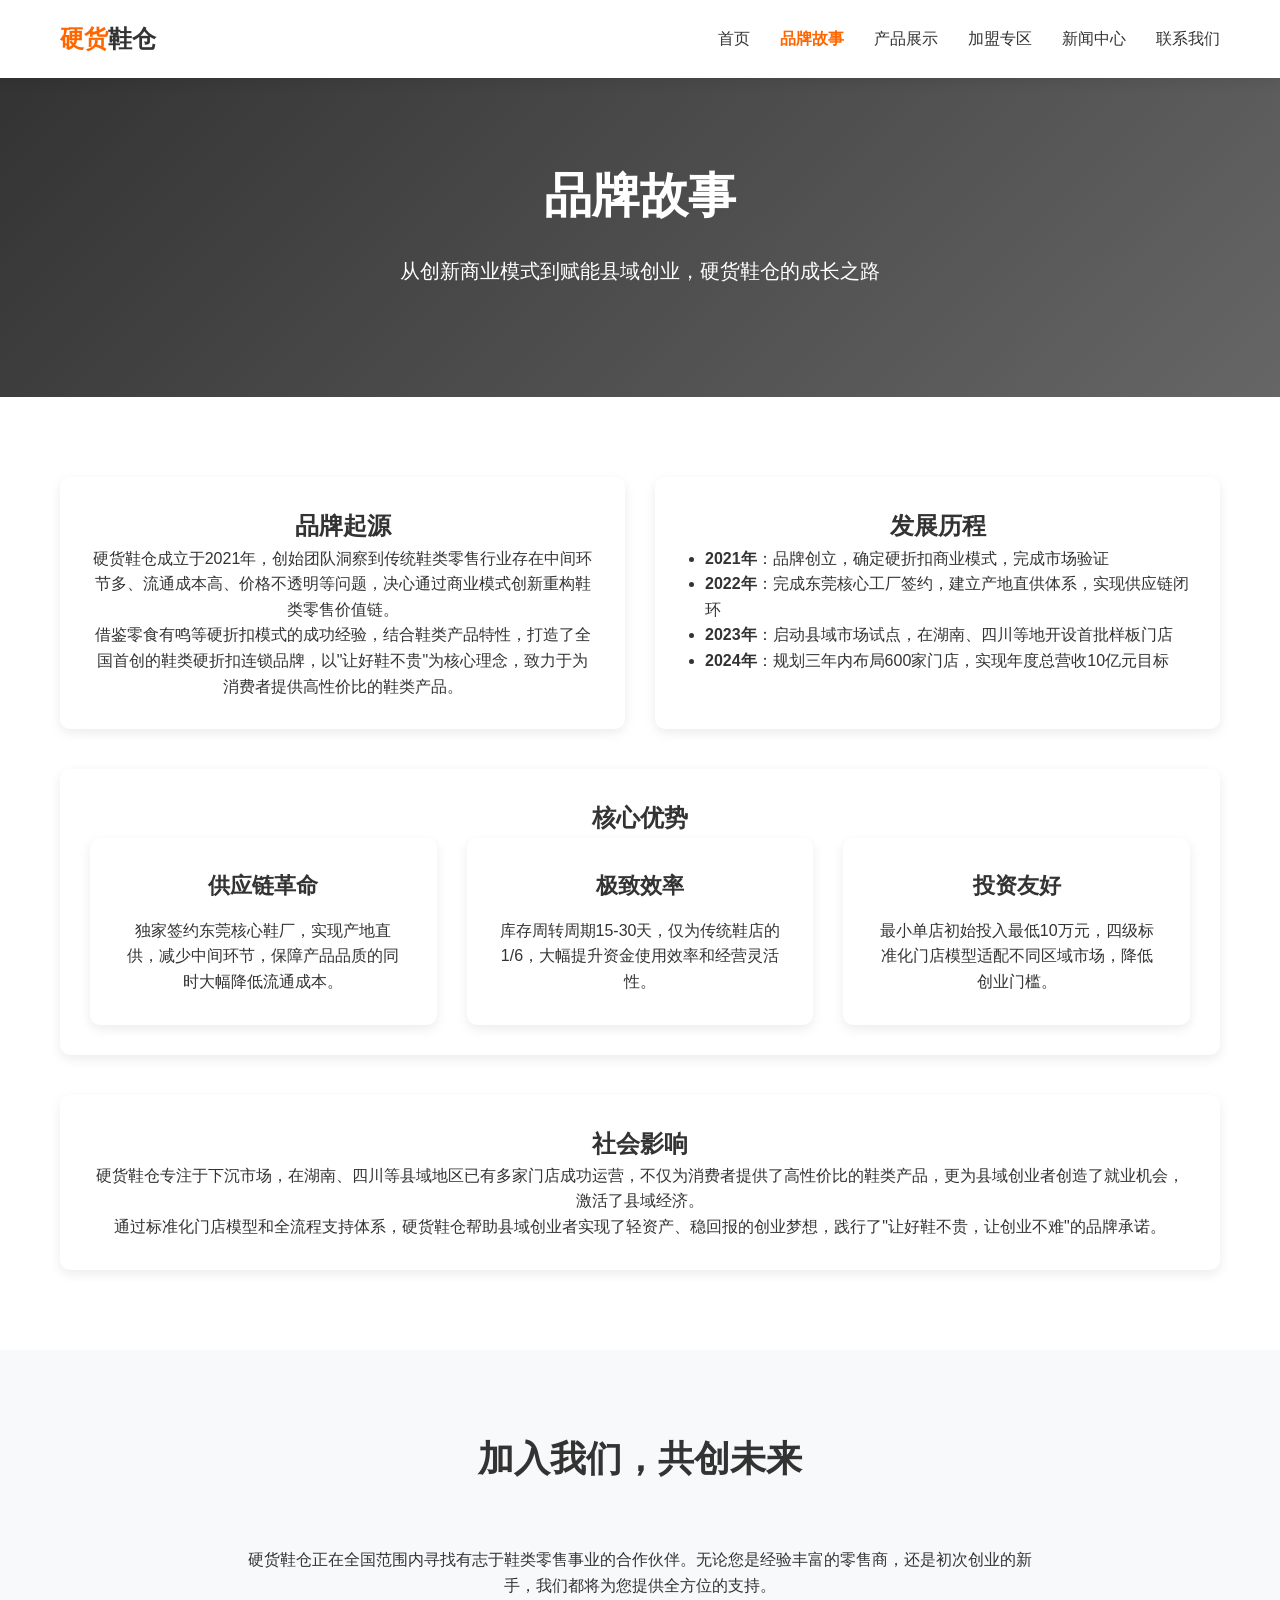
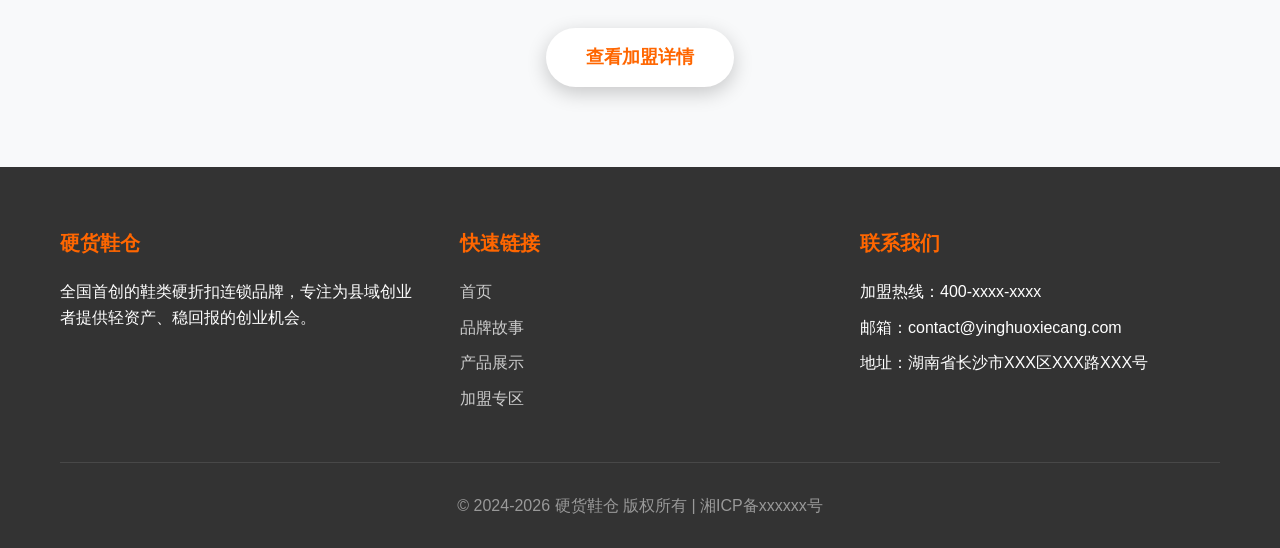
==== brand.html @ 51369a7d "Initial commit: 硬货鞋仓官方网站 - 6个HTML页面及静态资源" ====
<!DOCTYPE html>
<html lang="zh-CN">
<head>
    <meta charset="UTF-8">
    <meta name="viewport" content="width=device-width, initial-scale=1.0">
    <title>品牌故事 | 硬货鞋仓 - 全国首创鞋类硬折扣连锁品牌</title>
    <meta name="description" content="硬货鞋仓成立于2021年，是全国首创的鞋类硬折扣连锁品牌。通过无仓化供应链和产地直供模式，为县域创业者提供轻资产创业机会。">
    <meta name="keywords" content="硬货鞋仓品牌故事,鞋类硬折扣模式,无仓化供应链,产地直供,县域创业">
    <link rel="stylesheet" href="static/css/style.css">
</head>
<body>
    <header class="header">
        <div class="container">
            <nav class="navbar">
                <a href="index.html" class="logo">硬货<span>鞋仓</span></a>
                <ul class="nav-links">
                    <li><a href="index.html">首页</a></li>
                    <li><a href="brand.html" class="active">品牌故事</a></li>
                    <li><a href="products.html">产品展示</a></li>
                    <li><a href="join.html">加盟专区</a></li>
                    <li><a href="news.html">新闻中心</a></li>
                    <li><a href="contact.html">联系我们</a></li>
                </ul>
            </nav>
        </div>
    </header>

    <section class="hero" style="background: linear-gradient(135deg, #333 0%, #666 100%); padding: 80px 0;">
        <div class="container">
            <h1>品牌故事</h1>
            <p>从创新商业模式到赋能县域创业，硬货鞋仓的成长之路</p>
        </div>
    </section>

    <section class="products">
        <div class="container">
            <div class="feature-grid">
                <div class="feature-card">
                    <h2>品牌起源</h2>
                    <p>硬货鞋仓成立于2021年，创始团队洞察到传统鞋类零售行业存在中间环节多、流通成本高、价格不透明等问题，决心通过商业模式创新重构鞋类零售价值链。</p>
                    <p>借鉴零食有鸣等硬折扣模式的成功经验，结合鞋类产品特性，打造了全国首创的鞋类硬折扣连锁品牌，以"让好鞋不贵"为核心理念，致力于为消费者提供高性价比的鞋类产品。</p>
                </div>
                
                <div class="feature-card">
                    <h2>发展历程</h2>
                    <ul style="text-align: left; padding-left: 20px;">
                        <li><strong>2021年</strong>：品牌创立，确定硬折扣商业模式，完成市场验证</li>
                        <li><strong>2022年</strong>：完成东莞核心工厂签约，建立产地直供体系，实现供应链闭环</li>
                        <li><strong>2023年</strong>：启动县域市场试点，在湖南、四川等地开设首批样板门店</li>
                        <li><strong>2024年</strong>：规划三年内布局600家门店，实现年度总营收10亿元目标</li>
                    </ul>
                </div>
            </div>
            
            <div class="feature-card" style="margin-top: 40px;">
                <h2>核心优势</h2>
                <div class="feature-grid">
                    <div class="feature-card">
                        <h3>供应链革命</h3>
                        <p>独家签约东莞核心鞋厂，实现产地直供，减少中间环节，保障产品品质的同时大幅降低流通成本。</p>
                    </div>
                    <div class="feature-card">
                        <h3>极致效率</h3>
                        <p>库存周转周期15-30天，仅为传统鞋店的1/6，大幅提升资金使用效率和经营灵活性。</p>
                    </div>
                    <div class="feature-card">
                        <h3>投资友好</h3>
                        <p>最小单店初始投入最低10万元，四级标准化门店模型适配不同区域市场，降低创业门槛。</p>
                    </div>
                </div>
            </div>
            
            <div class="feature-card" style="margin-top: 40px;">
                <h2>社会影响</h2>
                <p>硬货鞋仓专注于下沉市场，在湖南、四川等县域地区已有多家门店成功运营，不仅为消费者提供了高性价比的鞋类产品，更为县域创业者创造了就业机会，激活了县域经济。</p>
                <p>通过标准化门店模型和全流程支持体系，硬货鞋仓帮助县域创业者实现了轻资产、稳回报的创业梦想，践行了"让好鞋不贵，让创业不难"的品牌承诺。</p>
            </div>
        </div>
    </section>

    <section class="join">
        <div class="container">
            <h2 class="section-title">加入我们，共创未来</h2>
            <p style="text-align: center; max-width: 800px; margin: 0 auto 30px;">
                硬货鞋仓正在全国范围内寻找有志于鞋类零售事业的合作伙伴。无论您是经验丰富的零售商，还是初次创业的新手，我们都将为您提供全方位的支持。
            </p>
            <div style="text-align: center;">
                <a href="join.html" class="cta-button">查看加盟详情</a>
            </div>
        </div>
    </section>

    <footer class="footer">
        <div class="container">
            <div class="footer-content">
                <div class="footer-section">
                    <h3>硬货鞋仓</h3>
                    <p>全国首创的鞋类硬折扣连锁品牌，专注为县域创业者提供轻资产、稳回报的创业机会。</p>
                </div>
                <div class="footer-section">
                    <h3>快速链接</h3>
                    <ul class="footer-links">
                        <li><a href="index.html">首页</a></li>
                        <li><a href="brand.html">品牌故事</a></li>
                        <li><a href="products.html">产品展示</a></li>
                        <li><a href="join.html">加盟专区</a></li>
                    </ul>
                </div>
                <div class="footer-section">
                    <h3>联系我们</h3>
                    <div class="contact-info">
                        <p>加盟热线：400-xxxx-xxxx</p>
                        <p>邮箱：contact@yinghuoxiecang.com</p>
                        <p>地址：湖南省长沙市XXX区XXX路XXX号</p>
                    </div>
                </div>
            </div>
            <div class="copyright">
                <p>&copy; 2024-2026 硬货鞋仓 版权所有 | 湘ICP备xxxxxx号</p>
            </div>
        </div>
    </footer>

    <script src="static/js/main.js"></script>
</body>
</html>
---- static/css/style.css ----
/* 硬货鞋仓官网样式表 */
:root {
  --primary-color: #ff6600; /* 橙色，象征活力、折扣 */
  --secondary-color: #333333; /* 深灰，专业稳重 */
  --accent-color: #f8f9fa; /* 浅灰背景 */
  --text-color: #333;
  --text-light: #666;
  --white: #fff;
  --border-color: #e0e0e0;
  --shadow: 0 4px 12px rgba(0, 0, 0, 0.08);
  --transition: all 0.3s ease;
}

* {
  margin: 0;
  padding: 0;
  box-sizing: border-box;
}

body {
  font-family: 'Noto Sans CJK SC', 'Microsoft YaHei', sans-serif;
  color: var(--text-color);
  line-height: 1.6;
  background-color: var(--white);
}

.container {
  width: 100%;
  max-width: 1200px;
  margin: 0 auto;
  padding: 0 20px;
}

/* 头部样式 */
.header {
  background-color: var(--white);
  box-shadow: var(--shadow);
  position: sticky;
  top: 0;
  z-index: 1000;
}

.navbar {
  display: flex;
  justify-content: space-between;
  align-items: center;
  padding: 20px 0;
}

.logo {
  font-size: 24px;
  font-weight: 700;
  color: var(--primary-color);
  text-decoration: none;
}

.logo span {
  color: var(--secondary-color);
}

.nav-links {
  display: flex;
  list-style: none;
}

.nav-links li {
  margin-left: 30px;
}

.nav-links a {
  text-decoration: none;
  color: var(--text-color);
  font-weight: 500;
  transition: var(--transition);
}

.nav-links a:hover {
  color: var(--primary-color);
}

.nav-links a.active {
  color: var(--primary-color);
  font-weight: 600;
}

/* 英雄区域 */
.hero {
  background: linear-gradient(135deg, #ff6600 0%, #ff9933 100%);
  color: var(--white);
  padding: 100px 0;
  text-align: center;
}

.hero h1 {
  font-size: 48px;
  margin-bottom: 20px;
  font-weight: 700;
}

.hero p {
  font-size: 20px;
  max-width: 700px;
  margin: 0 auto 30px;
}

.cta-button {
  display: inline-block;
  background-color: var(--white);
  color: var(--primary-color);
  padding: 15px 40px;
  font-size: 18px;
  font-weight: 600;
  border-radius: 50px;
  text-decoration: none;
  transition: var(--transition);
  box-shadow: 0 6px 20px rgba(0, 0, 0, 0.2);
}

.cta-button:hover {
  transform: translateY(-3px);
  box-shadow: 0 8px 25px rgba(0, 0, 0, 0.25);
}

/* 核心优势 */
.features {
  padding: 80px 0;
  background-color: var(--accent-color);
}

.section-title {
  text-align: center;
  font-size: 36px;
  margin-bottom: 60px;
  color: var(--secondary-color);
}

.feature-grid {
  display: grid;
  grid-template-columns: repeat(auto-fit, minmax(250px, 1fr));
  gap: 30px;
}

.feature-card {
  background-color: var(--white);
  padding: 30px;
  border-radius: 10px;
  box-shadow: var(--shadow);
  text-align: center;
  transition: var(--transition);
}

.feature-card:hover {
  transform: translateY(-5px);
  box-shadow: 0 10px 30px rgba(0, 0, 0, 0.12);
}

.feature-icon {
  font-size: 48px;
  color: var(--primary-color);
  margin-bottom: 20px;
}

.feature-card h3 {
  font-size: 22px;
  margin-bottom: 15px;
}

/* 产品展示 */
.products {
  padding: 80px 0;
}

.product-grid {
  display: grid;
  grid-template-columns: repeat(auto-fill, minmax(280px, 1fr));
  gap: 30px;
}

.product-card {
  border-radius: 10px;
  overflow: hidden;
  box-shadow: var(--shadow);
  transition: var(--transition);
}

.product-card:hover {
  transform: translateY(-5px);
  box-shadow: 0 12px 30px rgba(0, 0, 0, 0.15);
}

.product-image {
  height: 200px;
  background-color: #f5f5f5;
  display: flex;
  align-items: center;
  justify-content: center;
  color: var(--text-light);
}

.product-info {
  padding: 20px;
}

.product-info h3 {
  margin-bottom: 10px;
}

.price {
  color: var(--primary-color);
  font-size: 20px;
  font-weight: 700;
  margin: 10px 0;
}

/* 加盟专区 */
.join {
  padding: 80px 0;
  background-color: var(--accent-color);
}

.process-steps {
  display: flex;
  justify-content: space-between;
  flex-wrap: wrap;
  gap: 20px;
}

.step {
  flex: 1;
  min-width: 200px;
  text-align: center;
  padding: 30px 20px;
  background-color: var(--white);
  border-radius: 10px;
  box-shadow: var(--shadow);
}

.step-number {
  display: inline-block;
  width: 50px;
  height: 50px;
  line-height: 50px;
  background-color: var(--primary-color);
  color: var(--white);
  border-radius: 50%;
  font-size: 24px;
  font-weight: 700;
  margin-bottom: 20px;
}

/* 页脚 */
.footer {
  background-color: var(--secondary-color);
  color: var(--white);
  padding: 60px 0 30px;
}

.footer-content {
  display: grid;
  grid-template-columns: repeat(auto-fit, minmax(200px, 1fr));
  gap: 40px;
  margin-bottom: 40px;
}

.footer-section h3 {
  font-size: 20px;
  margin-bottom: 20px;
  color: var(--primary-color);
}

.footer-links {
  list-style: none;
}

.footer-links li {
  margin-bottom: 10px;
}

.footer-links a {
  color: #ccc;
  text-decoration: none;
  transition: var(--transition);
}

.footer-links a:hover {
  color: var(--primary-color);
}

.contact-info p {
  margin-bottom: 10px;
}

.copyright {
  text-align: center;
  padding-top: 30px;
  border-top: 1px solid rgba(255, 255, 255, 0.1);
  color: #999;
}

/* 响应式设计 */
@media (max-width: 768px) {
  .navbar {
    flex-direction: column;
    padding: 15px 0;
  }
  
  .nav-links {
    margin-top: 20px;
    flex-wrap: wrap;
    justify-content: center;
  }
  
  .nav-links li {
    margin: 5px 15px;
  }
  
  .hero h1 {
    font-size: 36px;
  }
  
  .hero p {
    font-size: 18px;
  }
  
  .section-title {
    font-size: 30px;
  }
  
  .process-steps {
    flex-direction: column;
  }
}
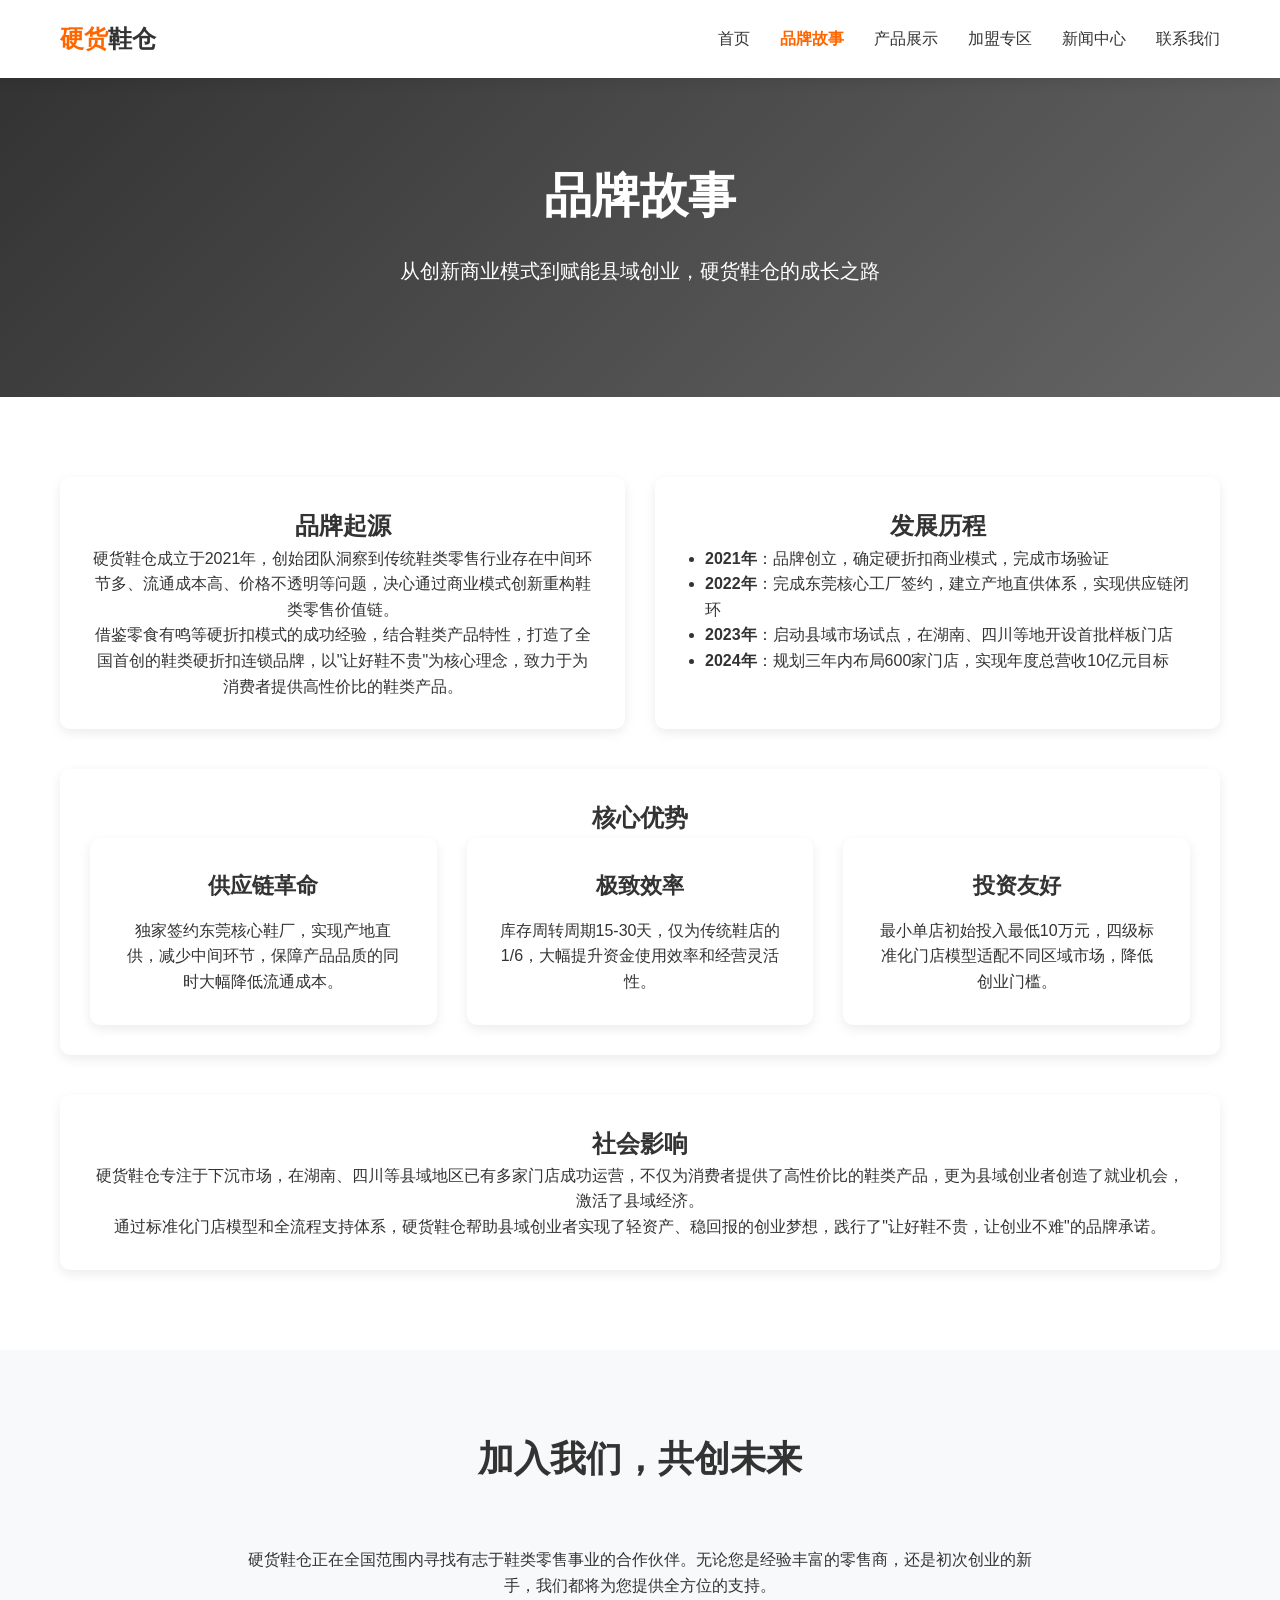
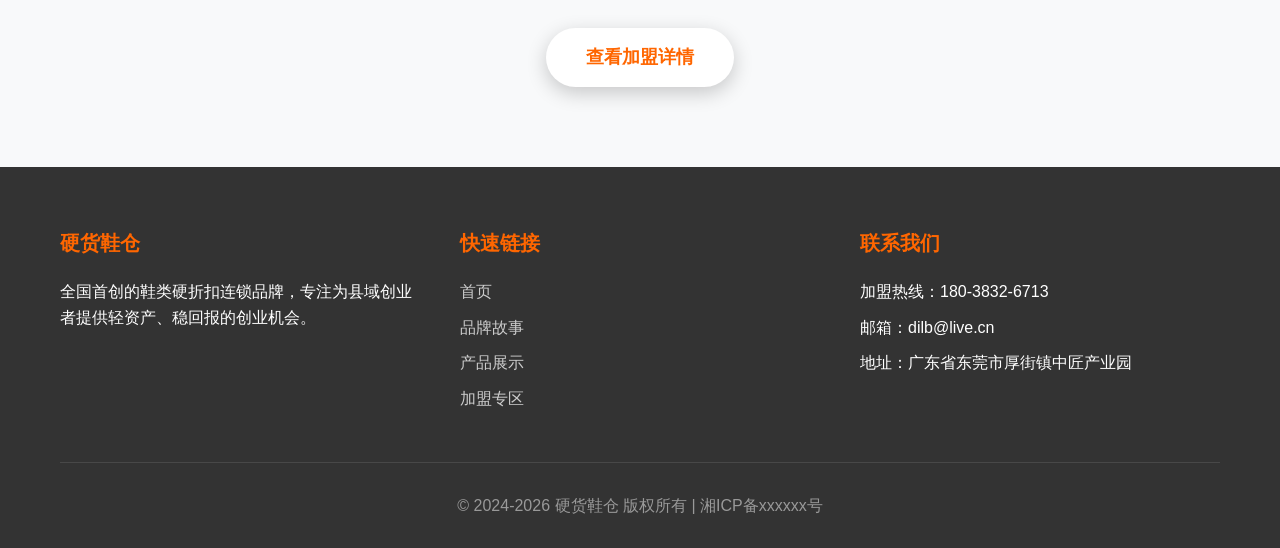
==== commit 93d570d2: "更新官网联系方式：热线180-3832-6713、邮箱dilb@live.cn、地址东莞厚街中匠产业园" ====
--- a/brand.html
+++ b/brand.html
@@ -109,9 +109,9 @@
                 <div class="footer-section">
                     <h3>联系我们</h3>
                     <div class="contact-info">
-                        <p>加盟热线：400-xxxx-xxxx</p>
-                        <p>邮箱：contact@yinghuoxiecang.com</p>
-                        <p>地址：湖南省长沙市XXX区XXX路XXX号</p>
+                        <p>加盟热线：180-3832-6713</p>
+                        <p>邮箱：dilb@live.cn</p>
+                        <p>地址：广东省东莞市厚街镇中匠产业园</p>
                     </div>
                 </div>
             </div>
